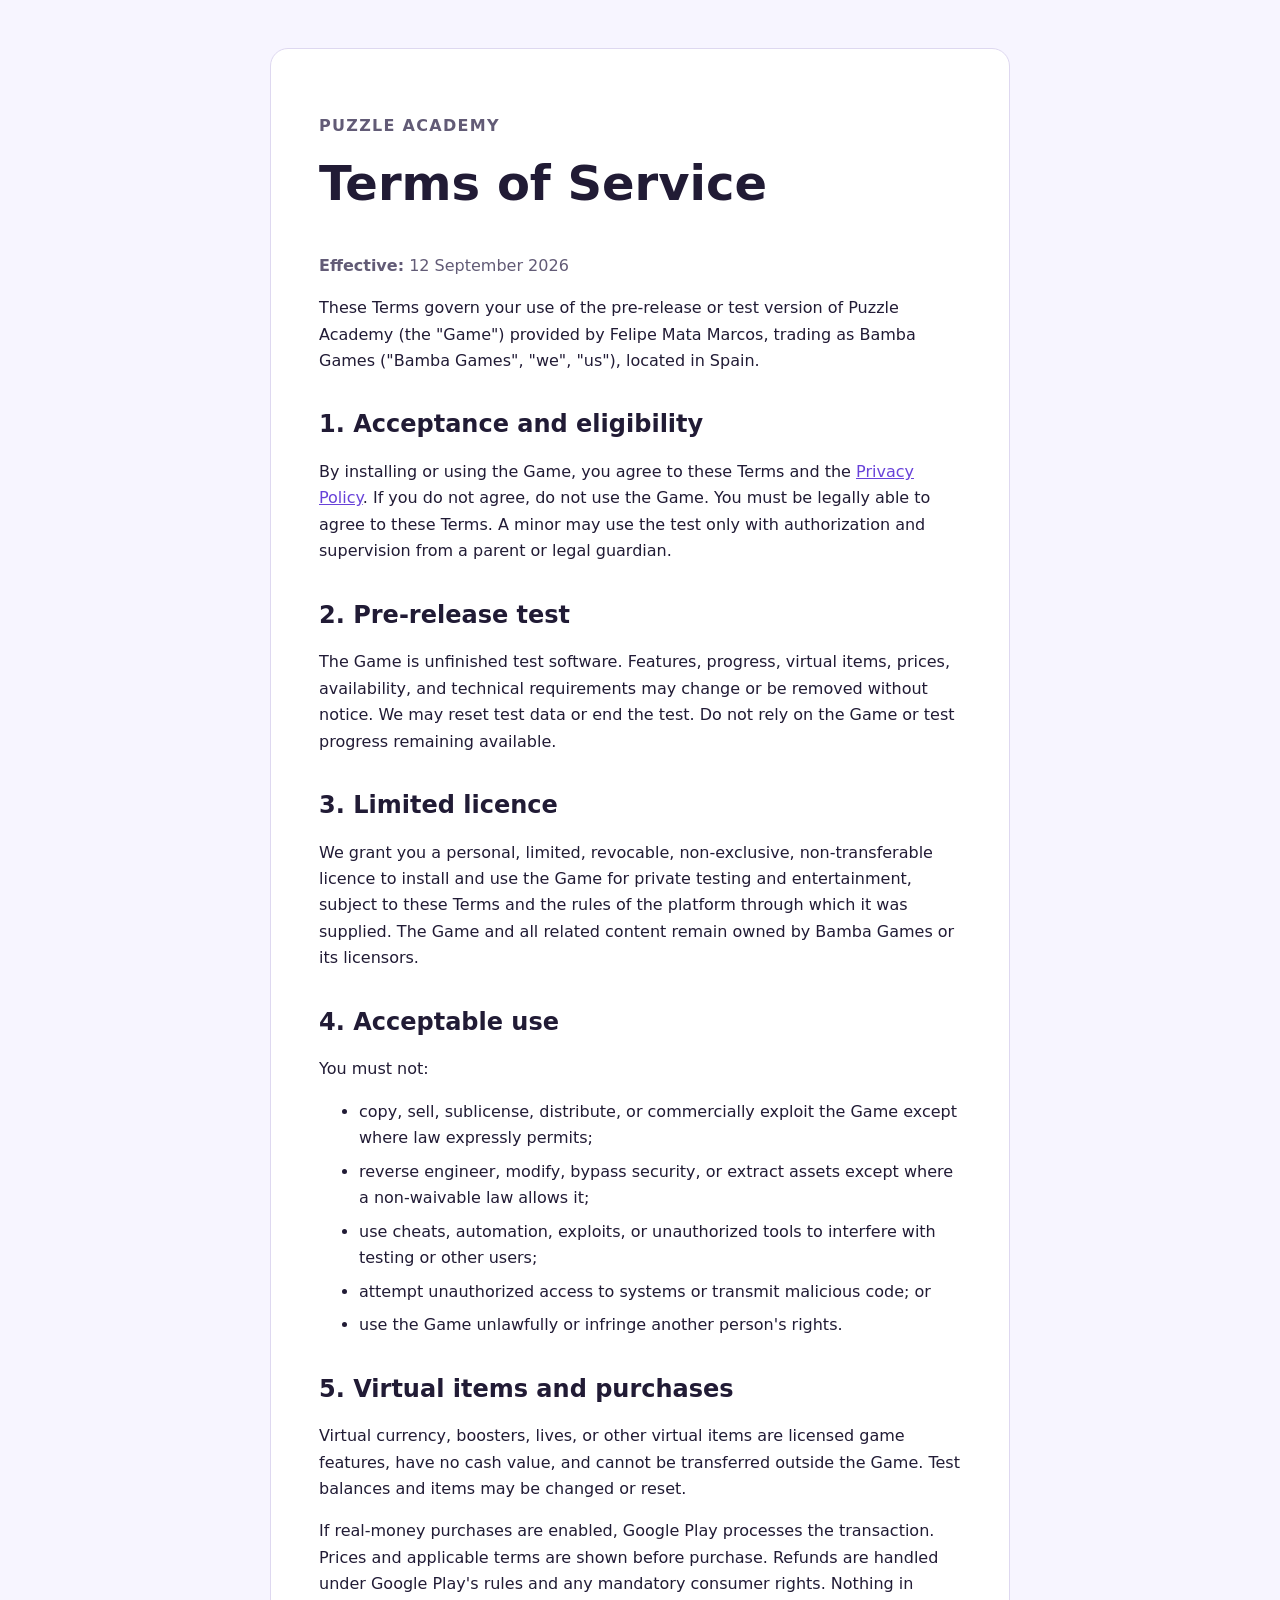
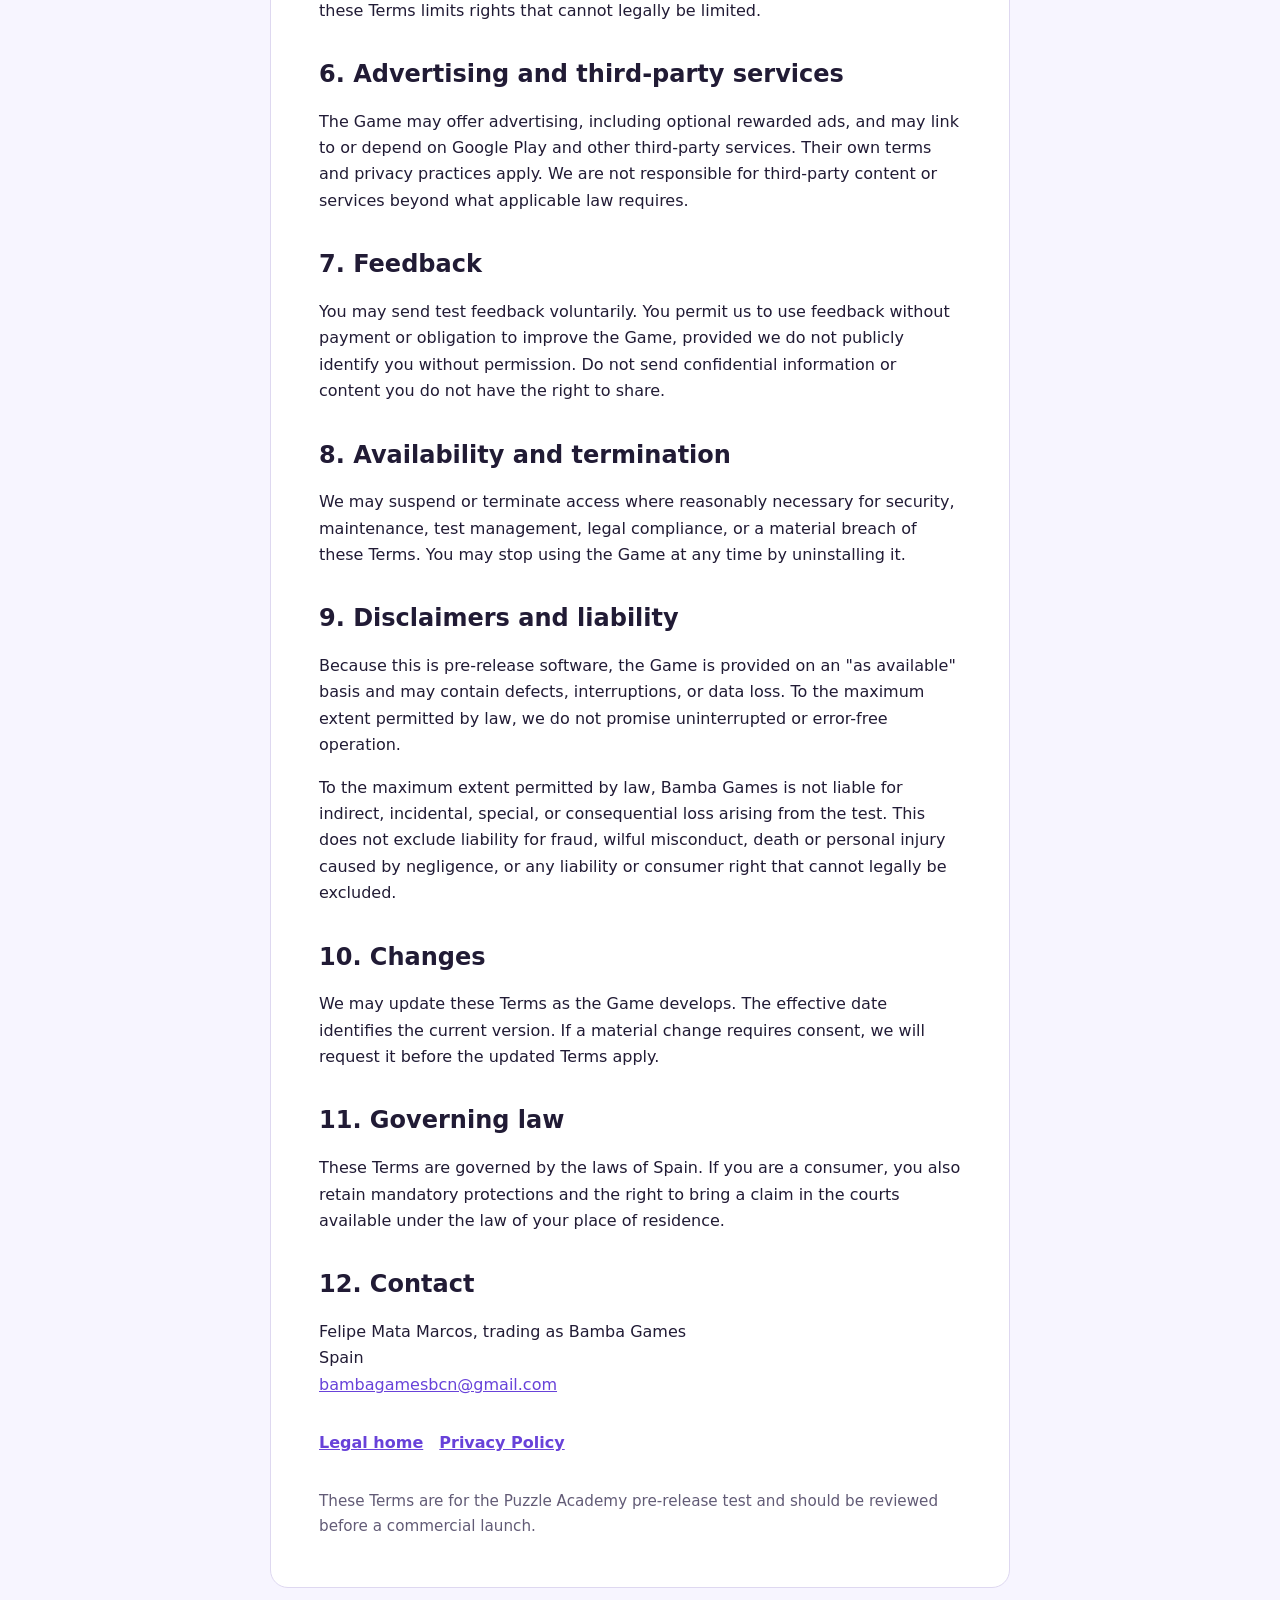
==== terms/index.html @ 4a626b07 "Publish Puzzle Academy legal pages" ====
<!doctype html>
<html lang="en">
<head>
  <meta charset="utf-8">
  <meta name="viewport" content="width=device-width, initial-scale=1">
  <meta name="description" content="Terms of Service for the Puzzle Academy pre-release test.">
  <title>Terms of Service — Puzzle Academy</title>
  <link rel="stylesheet" href="../styles.css">
</head>
<body>
  <main>
    <article>
      <p class="eyebrow">Puzzle Academy</p>
      <h1>Terms of Service</h1>
      <p class="meta"><strong>Effective:</strong> 12 September 2026</p>

      <p>These Terms govern your use of the pre-release or test version of Puzzle Academy (the "Game") provided by Felipe Mata Marcos, trading as Bamba Games ("Bamba Games", "we", "us"), located in Spain.</p>

      <h2>1. Acceptance and eligibility</h2>
      <p>By installing or using the Game, you agree to these Terms and the <a href="../privacy/">Privacy Policy</a>. If you do not agree, do not use the Game. You must be legally able to agree to these Terms. A minor may use the test only with authorization and supervision from a parent or legal guardian.</p>

      <h2>2. Pre-release test</h2>
      <p>The Game is unfinished test software. Features, progress, virtual items, prices, availability, and technical requirements may change or be removed without notice. We may reset test data or end the test. Do not rely on the Game or test progress remaining available.</p>

      <h2>3. Limited licence</h2>
      <p>We grant you a personal, limited, revocable, non-exclusive, non-transferable licence to install and use the Game for private testing and entertainment, subject to these Terms and the rules of the platform through which it was supplied. The Game and all related content remain owned by Bamba Games or its licensors.</p>

      <h2>4. Acceptable use</h2>
      <p>You must not:</p>
      <ul>
        <li>copy, sell, sublicense, distribute, or commercially exploit the Game except where law expressly permits;</li>
        <li>reverse engineer, modify, bypass security, or extract assets except where a non-waivable law allows it;</li>
        <li>use cheats, automation, exploits, or unauthorized tools to interfere with testing or other users;</li>
        <li>attempt unauthorized access to systems or transmit malicious code; or</li>
        <li>use the Game unlawfully or infringe another person's rights.</li>
      </ul>

      <h2>5. Virtual items and purchases</h2>
      <p>Virtual currency, boosters, lives, or other virtual items are licensed game features, have no cash value, and cannot be transferred outside the Game. Test balances and items may be changed or reset.</p>
      <p>If real-money purchases are enabled, Google Play processes the transaction. Prices and applicable terms are shown before purchase. Refunds are handled under Google Play's rules and any mandatory consumer rights. Nothing in these Terms limits rights that cannot legally be limited.</p>

      <h2>6. Advertising and third-party services</h2>
      <p>The Game may offer advertising, including optional rewarded ads, and may link to or depend on Google Play and other third-party services. Their own terms and privacy practices apply. We are not responsible for third-party content or services beyond what applicable law requires.</p>

      <h2>7. Feedback</h2>
      <p>You may send test feedback voluntarily. You permit us to use feedback without payment or obligation to improve the Game, provided we do not publicly identify you without permission. Do not send confidential information or content you do not have the right to share.</p>

      <h2>8. Availability and termination</h2>
      <p>We may suspend or terminate access where reasonably necessary for security, maintenance, test management, legal compliance, or a material breach of these Terms. You may stop using the Game at any time by uninstalling it.</p>

      <h2>9. Disclaimers and liability</h2>
      <p>Because this is pre-release software, the Game is provided on an "as available" basis and may contain defects, interruptions, or data loss. To the maximum extent permitted by law, we do not promise uninterrupted or error-free operation.</p>
      <p>To the maximum extent permitted by law, Bamba Games is not liable for indirect, incidental, special, or consequential loss arising from the test. This does not exclude liability for fraud, wilful misconduct, death or personal injury caused by negligence, or any liability or consumer right that cannot legally be excluded.</p>

      <h2>10. Changes</h2>
      <p>We may update these Terms as the Game develops. The effective date identifies the current version. If a material change requires consent, we will request it before the updated Terms apply.</p>

      <h2>11. Governing law</h2>
      <p>These Terms are governed by the laws of Spain. If you are a consumer, you also retain mandatory protections and the right to bring a claim in the courts available under the law of your place of residence.</p>

      <h2>12. Contact</h2>
      <p>Felipe Mata Marcos, trading as Bamba Games<br>Spain<br><a href="mailto:bambagamesbcn@gmail.com">bambagamesbcn@gmail.com</a></p>

      <nav aria-label="Legal navigation"><a href="../">Legal home</a><a href="../privacy/">Privacy Policy</a></nav>
      <footer>These Terms are for the Puzzle Academy pre-release test and should be reviewed before a commercial launch.</footer>
    </article>
  </main>
</body>
</html>
---- styles.css ----
:root {
  color-scheme: light dark;
  font-family: Inter, ui-sans-serif, system-ui, -apple-system, BlinkMacSystemFont, "Segoe UI", sans-serif;
  line-height: 1.65;
  --background: #f7f5ff;
  --surface: #ffffff;
  --text: #211b35;
  --muted: #625b76;
  --accent: #6842d9;
  --border: #ded8f0;
}

@media (prefers-color-scheme: dark) {
  :root {
    --background: #171322;
    --surface: #211b30;
    --text: #f4f0ff;
    --muted: #c8bfdc;
    --accent: #b9a3ff;
    --border: #3b3150;
  }
}

* { box-sizing: border-box; }
body { margin: 0; background: var(--background); color: var(--text); }
main { max-width: 780px; margin: 0 auto; padding: 3rem 1.25rem 5rem; }
article { background: var(--surface); border: 1px solid var(--border); border-radius: 18px; padding: clamp(1.5rem, 4vw, 3rem); }
h1, h2 { line-height: 1.2; }
h1 { margin-top: 0; font-size: clamp(2rem, 6vw, 3rem); }
h2 { margin-top: 2.25rem; }
a { color: var(--accent); }
.eyebrow, .meta { color: var(--muted); }
.eyebrow { font-weight: 700; letter-spacing: .08em; text-transform: uppercase; }
nav { display: flex; gap: 1rem; flex-wrap: wrap; margin: 2rem 0; }
nav a { font-weight: 650; }
footer { margin-top: 2rem; color: var(--muted); font-size: .95rem; }
li + li { margin-top: .45rem; }
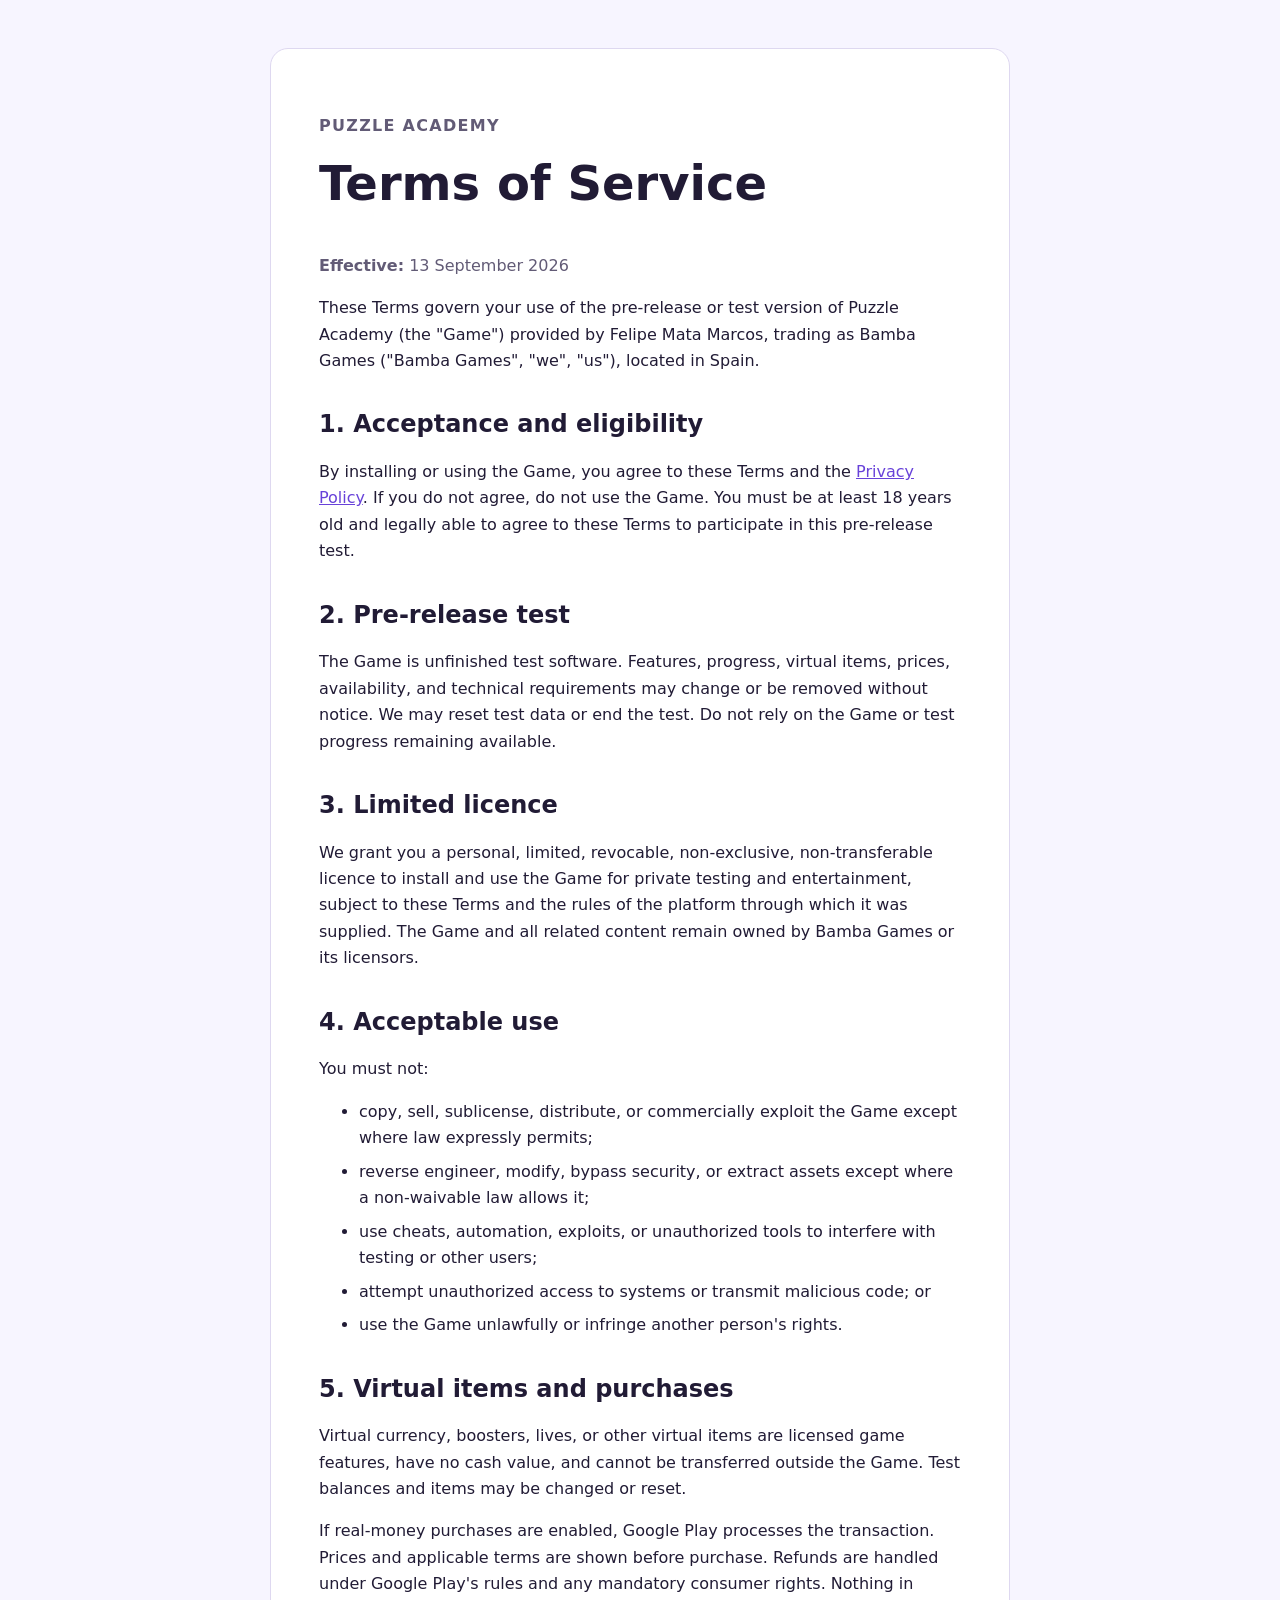
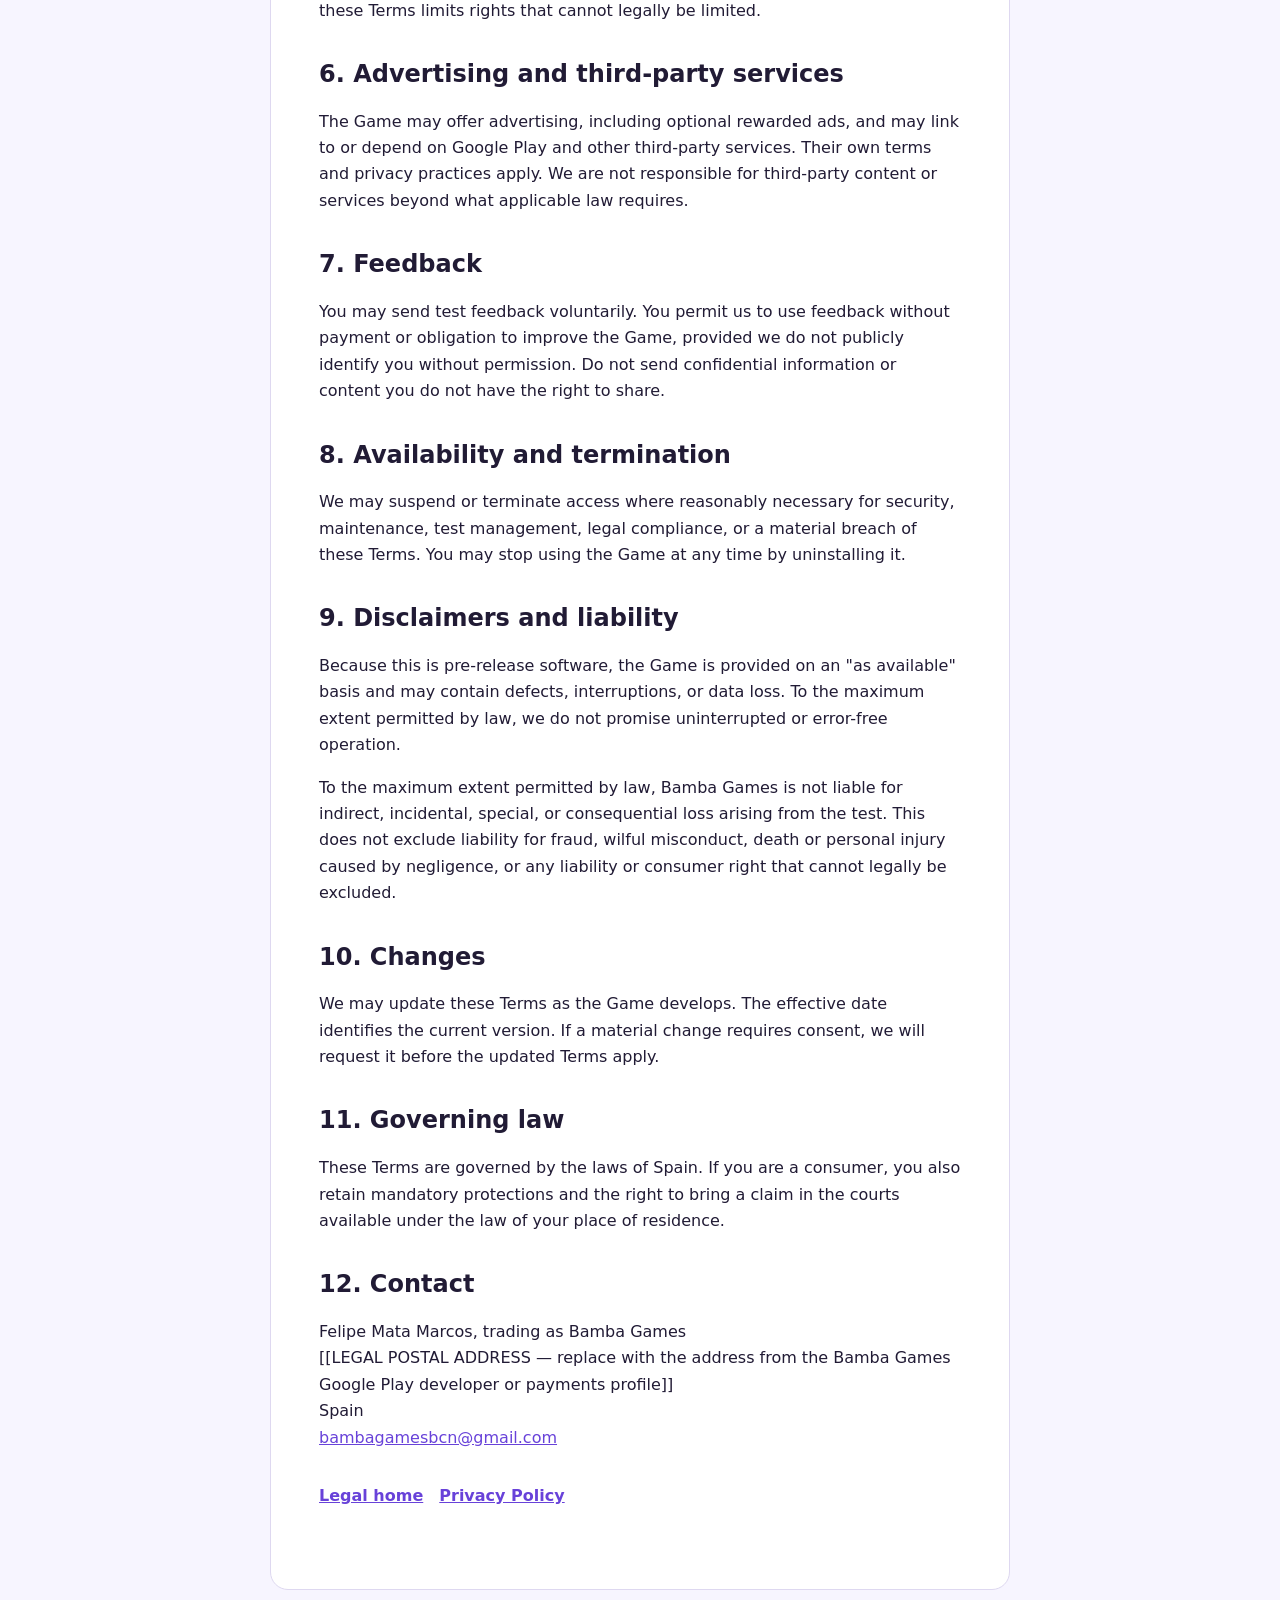
==== commit 87627806: "Finalize test-release legal disclosures" ====
--- a/terms/index.html
+++ b/terms/index.html
@@ -12,12 +12,12 @@
     <article>
       <p class="eyebrow">Puzzle Academy</p>
       <h1>Terms of Service</h1>
-      <p class="meta"><strong>Effective:</strong> 12 September 2026</p>
+      <p class="meta"><strong>Effective:</strong> 13 September 2026</p>
 
       <p>These Terms govern your use of the pre-release or test version of Puzzle Academy (the "Game") provided by Felipe Mata Marcos, trading as Bamba Games ("Bamba Games", "we", "us"), located in Spain.</p>
 
       <h2>1. Acceptance and eligibility</h2>
-      <p>By installing or using the Game, you agree to these Terms and the <a href="../privacy/">Privacy Policy</a>. If you do not agree, do not use the Game. You must be legally able to agree to these Terms. A minor may use the test only with authorization and supervision from a parent or legal guardian.</p>
+      <p>By installing or using the Game, you agree to these Terms and the <a href="../privacy/">Privacy Policy</a>. If you do not agree, do not use the Game. You must be at least 18 years old and legally able to agree to these Terms to participate in this pre-release test.</p>
 
       <h2>2. Pre-release test</h2>
       <p>The Game is unfinished test software. Features, progress, virtual items, prices, availability, and technical requirements may change or be removed without notice. We may reset test data or end the test. Do not rely on the Game or test progress remaining available.</p>
@@ -59,12 +59,10 @@
       <p>These Terms are governed by the laws of Spain. If you are a consumer, you also retain mandatory protections and the right to bring a claim in the courts available under the law of your place of residence.</p>
 
       <h2>12. Contact</h2>
-      <p>Felipe Mata Marcos, trading as Bamba Games<br>Spain<br><a href="mailto:bambagamesbcn@gmail.com">bambagamesbcn@gmail.com</a></p>
+      <p>Felipe Mata Marcos, trading as Bamba Games<br>[[LEGAL POSTAL ADDRESS — replace with the address from the Bamba Games Google Play developer or payments profile]]<br>Spain<br><a href="mailto:bambagamesbcn@gmail.com">bambagamesbcn@gmail.com</a></p>
 
       <nav aria-label="Legal navigation"><a href="../">Legal home</a><a href="../privacy/">Privacy Policy</a></nav>
-      <footer>These Terms are for the Puzzle Academy pre-release test and should be reviewed before a commercial launch.</footer>
     </article>
   </main>
 </body>
 </html>
-
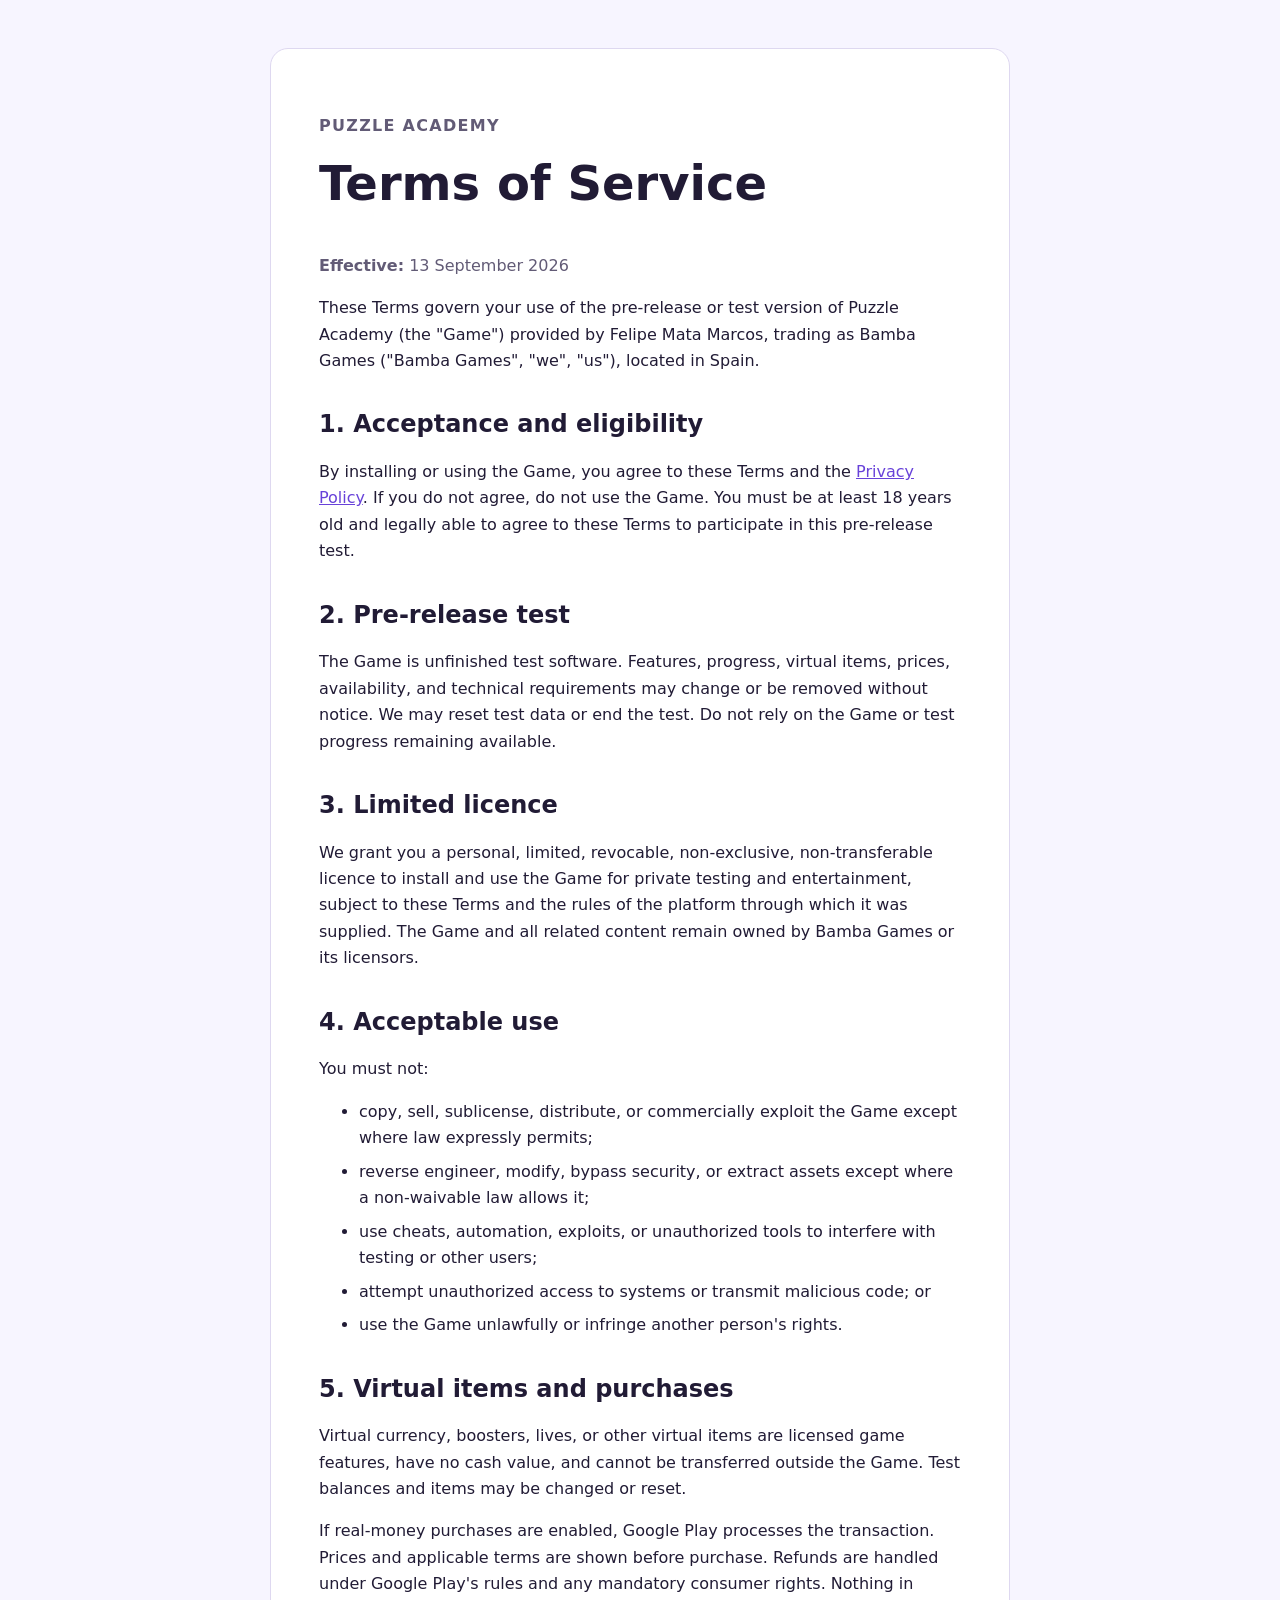
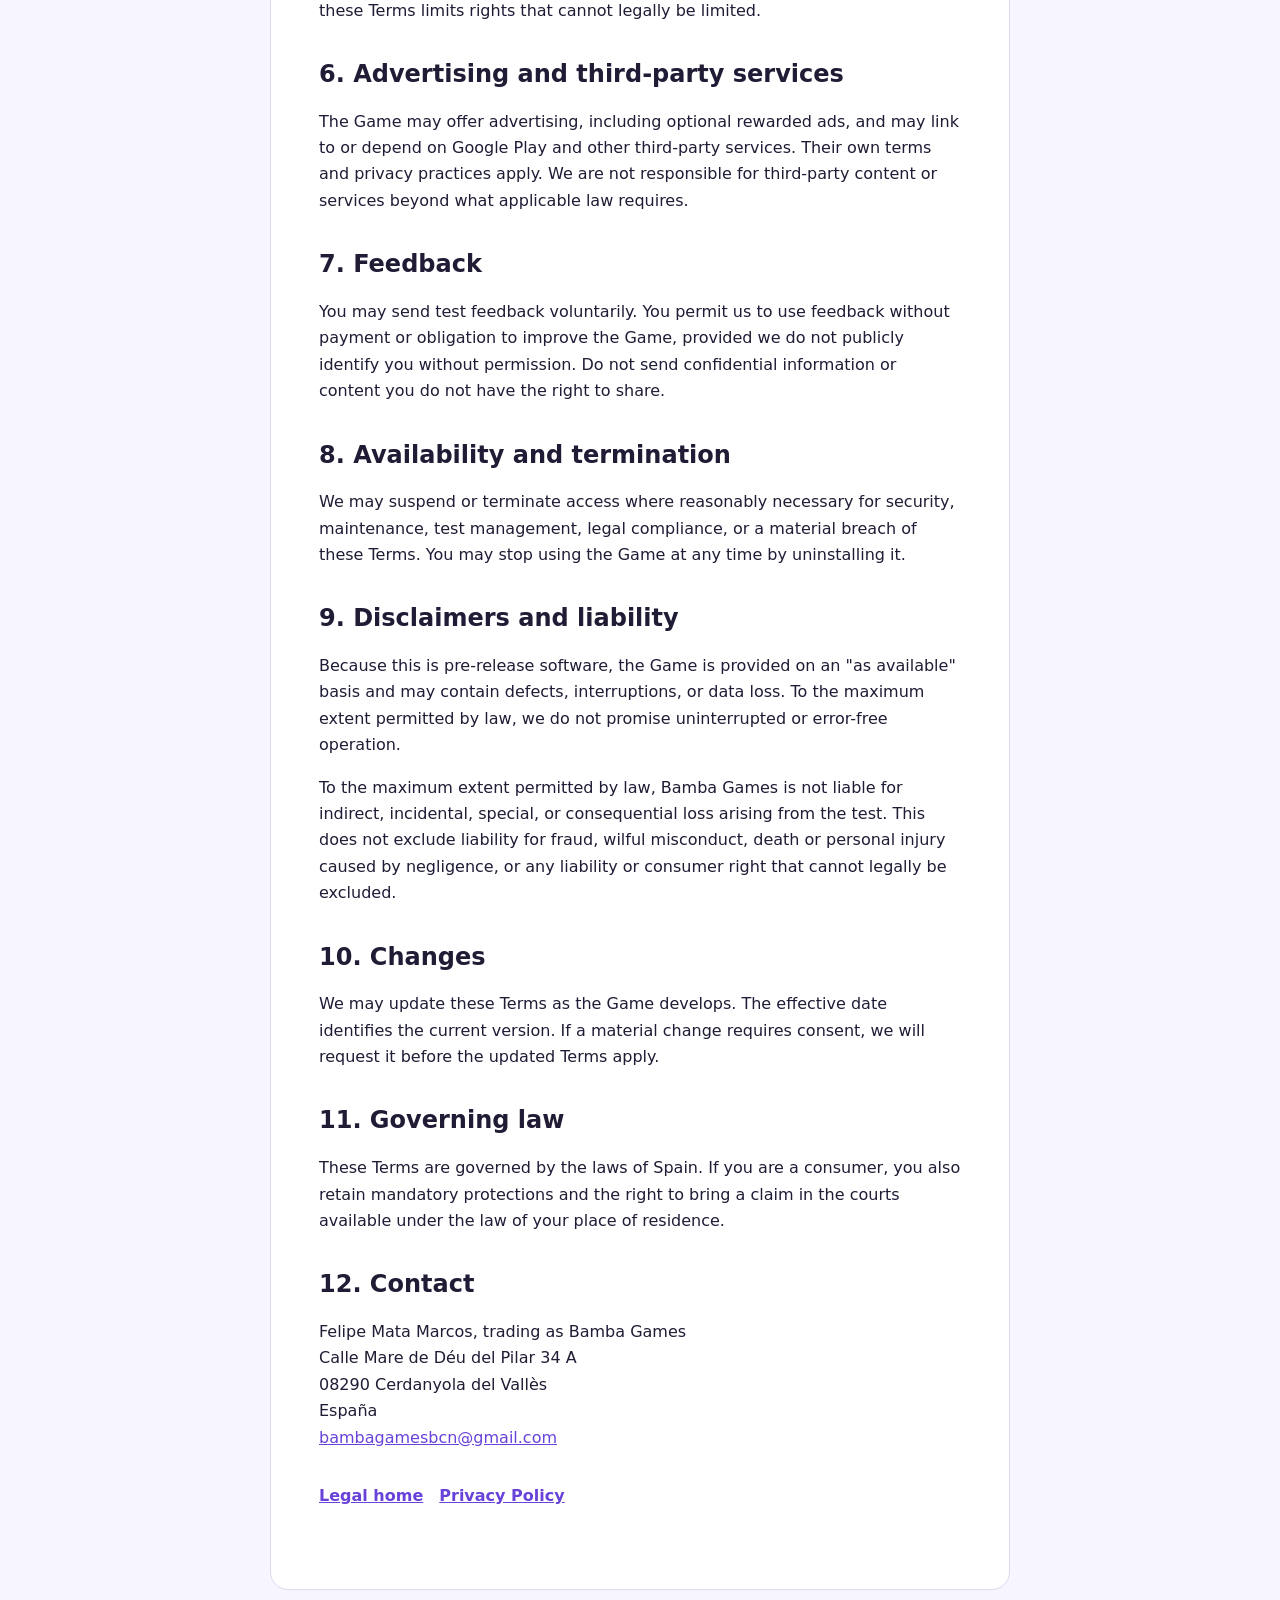
==== commit 008106f4: "Publish legal postal address" ====
--- a/terms/index.html
+++ b/terms/index.html
@@ -59,7 +59,7 @@
       <p>These Terms are governed by the laws of Spain. If you are a consumer, you also retain mandatory protections and the right to bring a claim in the courts available under the law of your place of residence.</p>
 
       <h2>12. Contact</h2>
-      <p>Felipe Mata Marcos, trading as Bamba Games<br>[[LEGAL POSTAL ADDRESS — replace with the address from the Bamba Games Google Play developer or payments profile]]<br>Spain<br><a href="mailto:bambagamesbcn@gmail.com">bambagamesbcn@gmail.com</a></p>
+      <p>Felipe Mata Marcos, trading as Bamba Games<br>Calle Mare de Déu del Pilar 34 A<br>08290 Cerdanyola del Vallès<br>España<br><a href="mailto:bambagamesbcn@gmail.com">bambagamesbcn@gmail.com</a></p>
 
       <nav aria-label="Legal navigation"><a href="../">Legal home</a><a href="../privacy/">Privacy Policy</a></nav>
     </article>
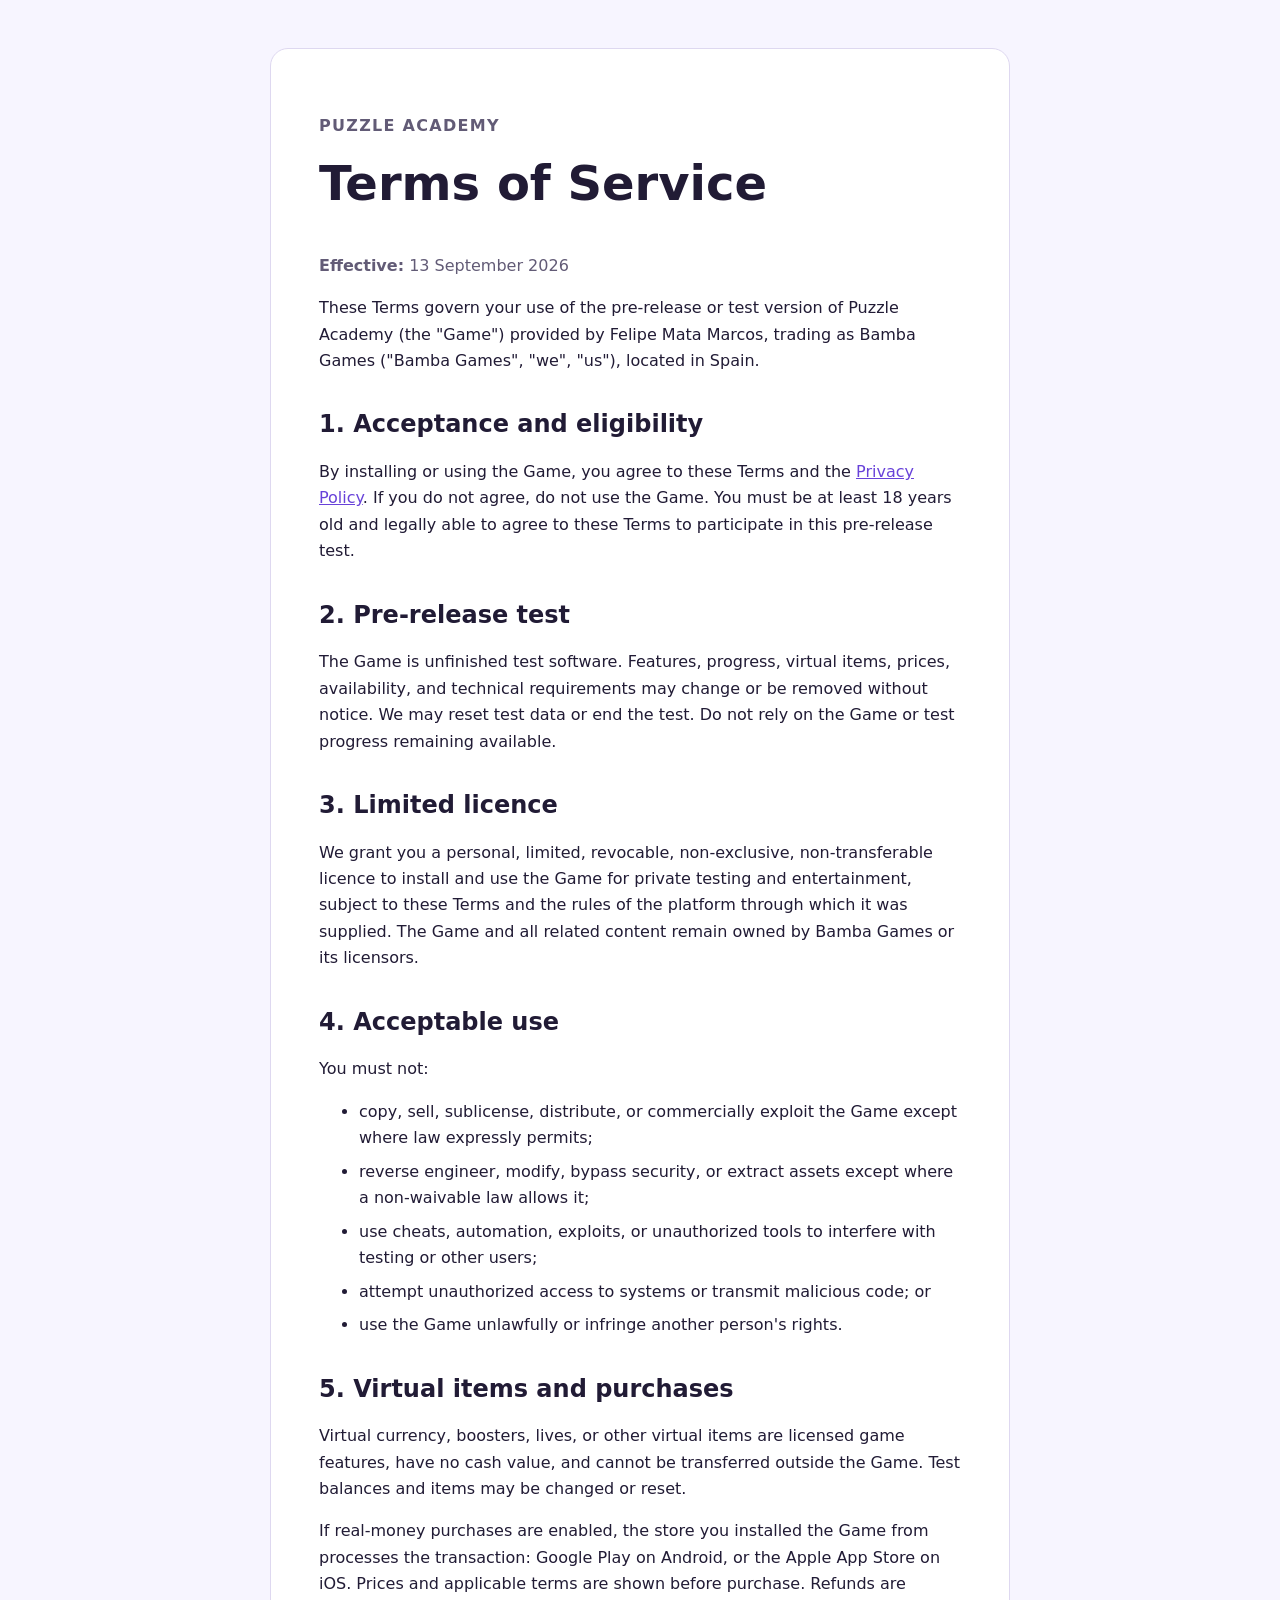
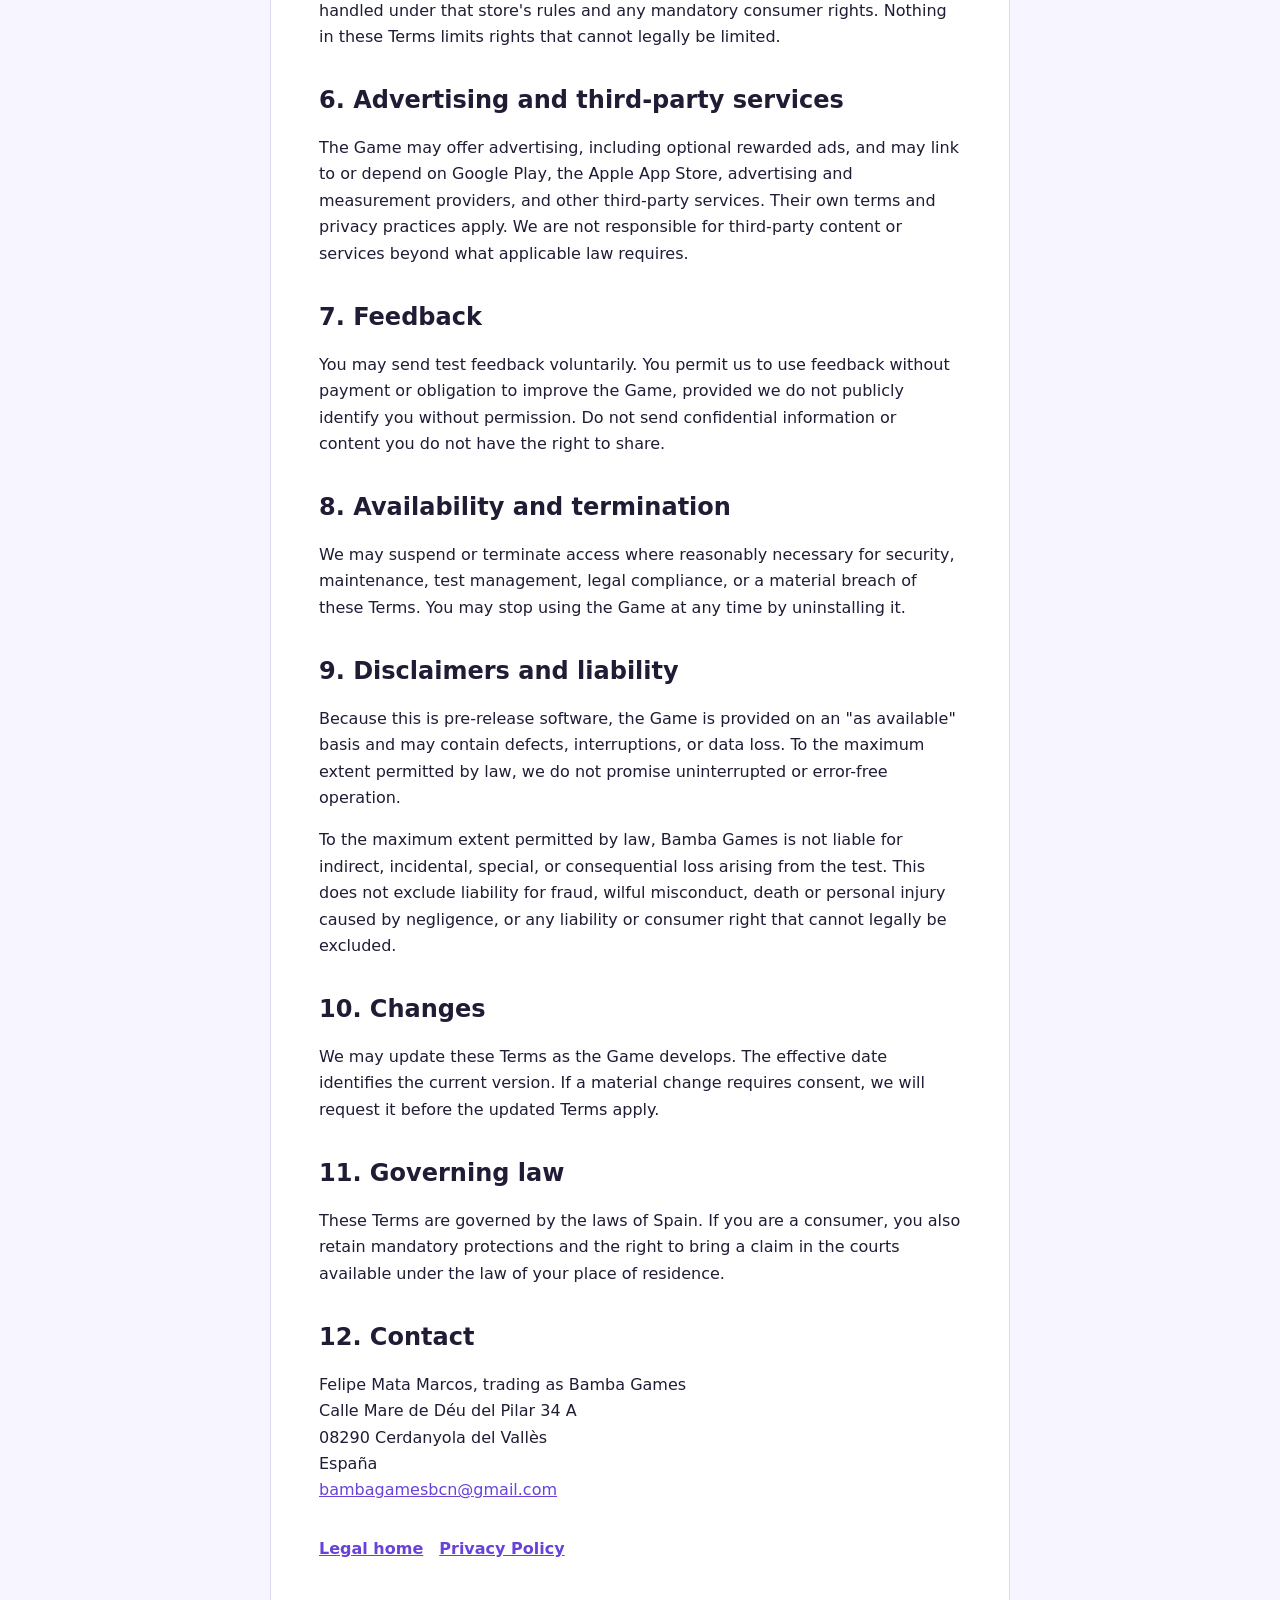
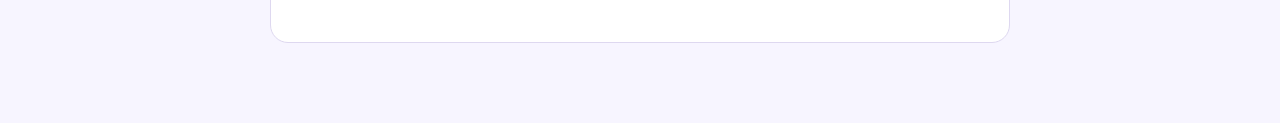
==== commit 41ab2b9c: "Terms of Service: cover the Apple App Store alongside Google Play Purchases, refunds and third-party" ====
--- a/terms/index.html
+++ b/terms/index.html
@@ -37,10 +37,10 @@
 
       <h2>5. Virtual items and purchases</h2>
       <p>Virtual currency, boosters, lives, or other virtual items are licensed game features, have no cash value, and cannot be transferred outside the Game. Test balances and items may be changed or reset.</p>
-      <p>If real-money purchases are enabled, Google Play processes the transaction. Prices and applicable terms are shown before purchase. Refunds are handled under Google Play's rules and any mandatory consumer rights. Nothing in these Terms limits rights that cannot legally be limited.</p>
+      <p>If real-money purchases are enabled, the store you installed the Game from processes the transaction: Google Play on Android, or the Apple App Store on iOS. Prices and applicable terms are shown before purchase. Refunds are handled under that store's rules and any mandatory consumer rights. Nothing in these Terms limits rights that cannot legally be limited.</p>
 
       <h2>6. Advertising and third-party services</h2>
-      <p>The Game may offer advertising, including optional rewarded ads, and may link to or depend on Google Play and other third-party services. Their own terms and privacy practices apply. We are not responsible for third-party content or services beyond what applicable law requires.</p>
+      <p>The Game may offer advertising, including optional rewarded ads, and may link to or depend on Google Play, the Apple App Store, advertising and measurement providers, and other third-party services. Their own terms and privacy practices apply. We are not responsible for third-party content or services beyond what applicable law requires.</p>
 
       <h2>7. Feedback</h2>
       <p>You may send test feedback voluntarily. You permit us to use feedback without payment or obligation to improve the Game, provided we do not publicly identify you without permission. Do not send confidential information or content you do not have the right to share.</p>
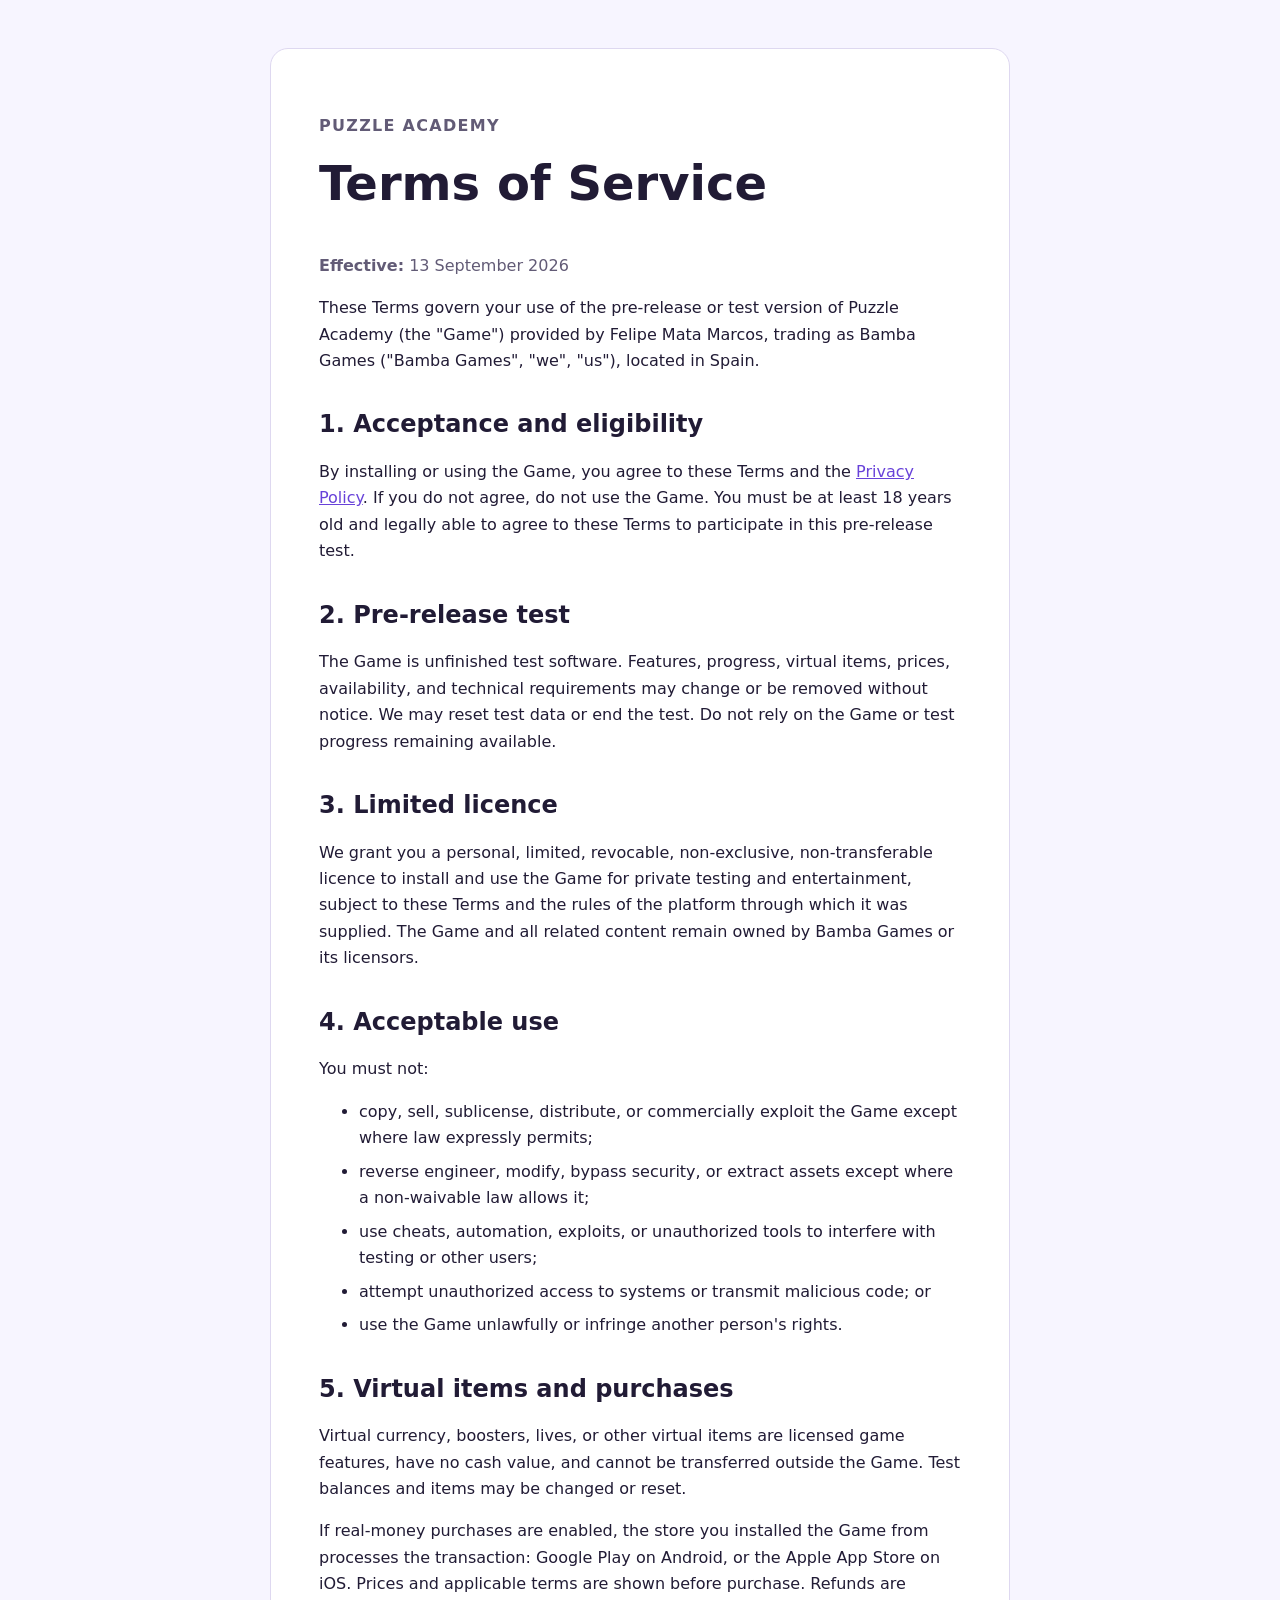
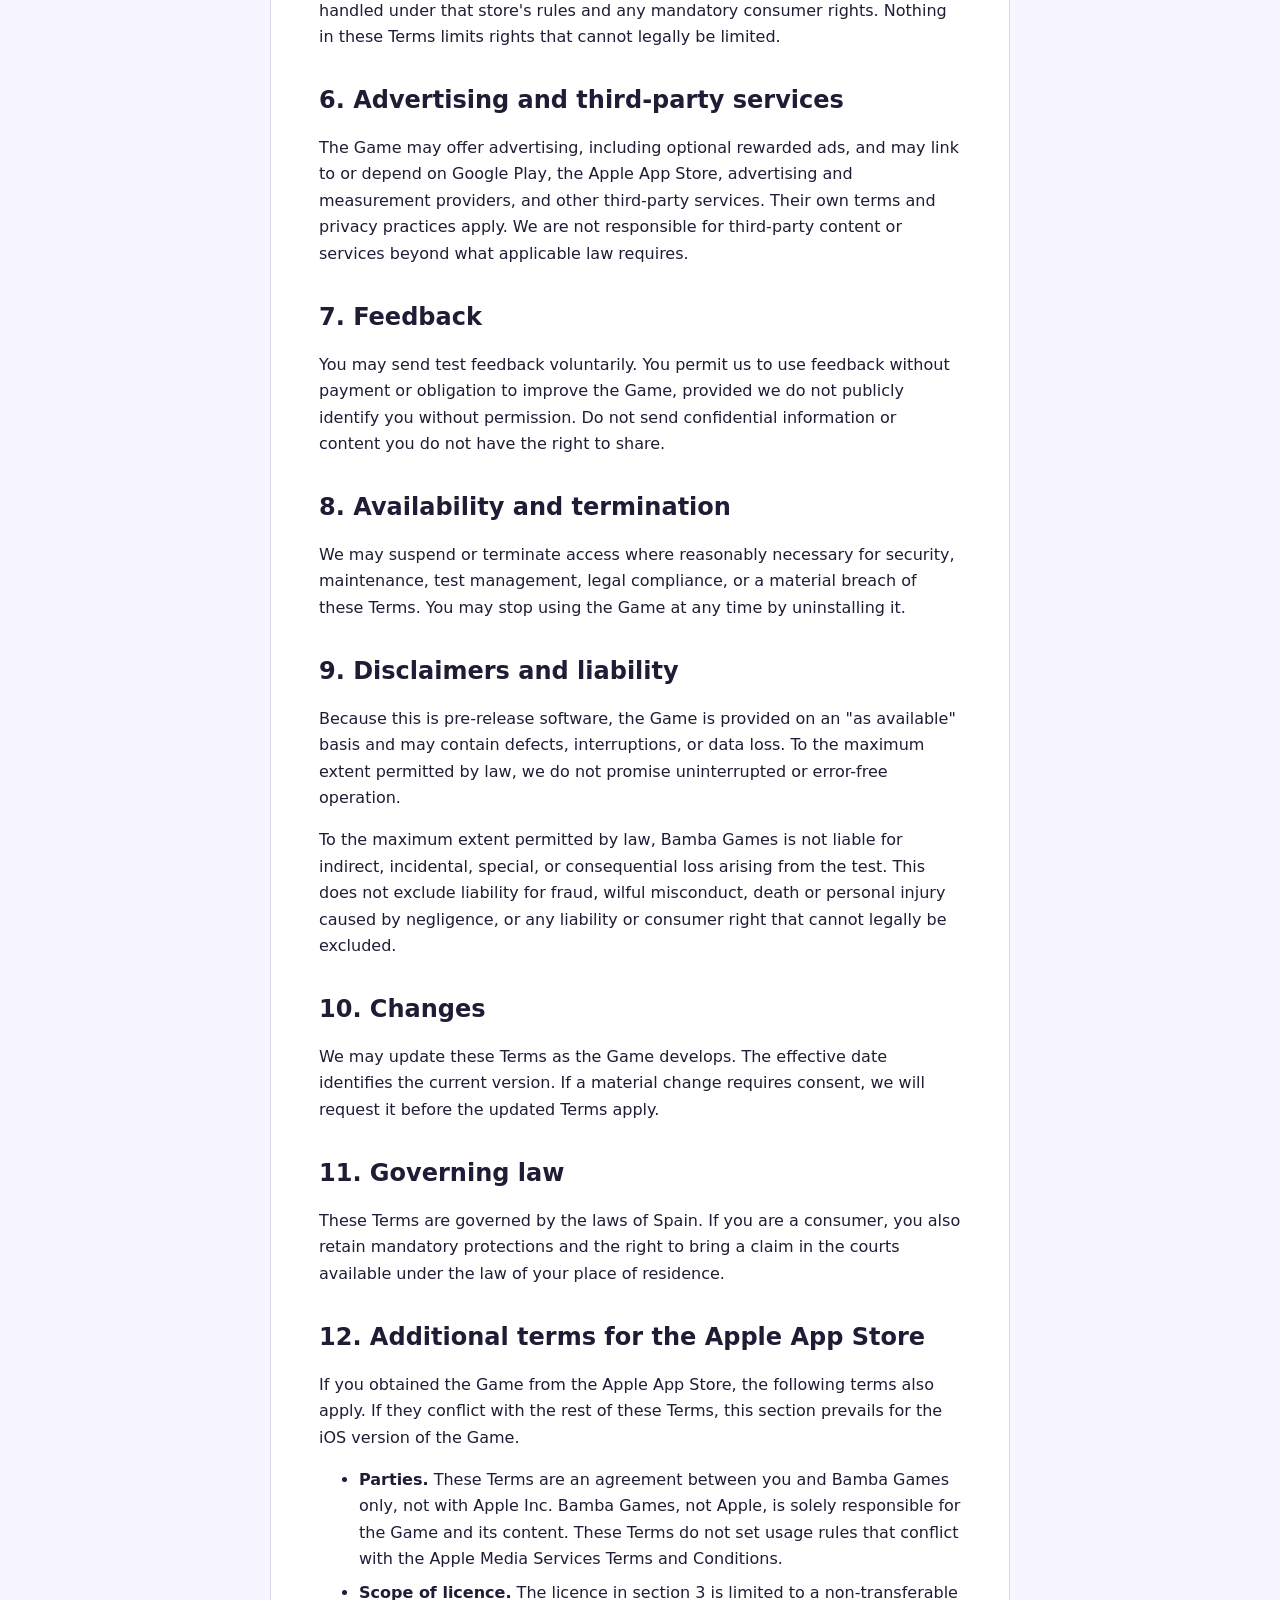
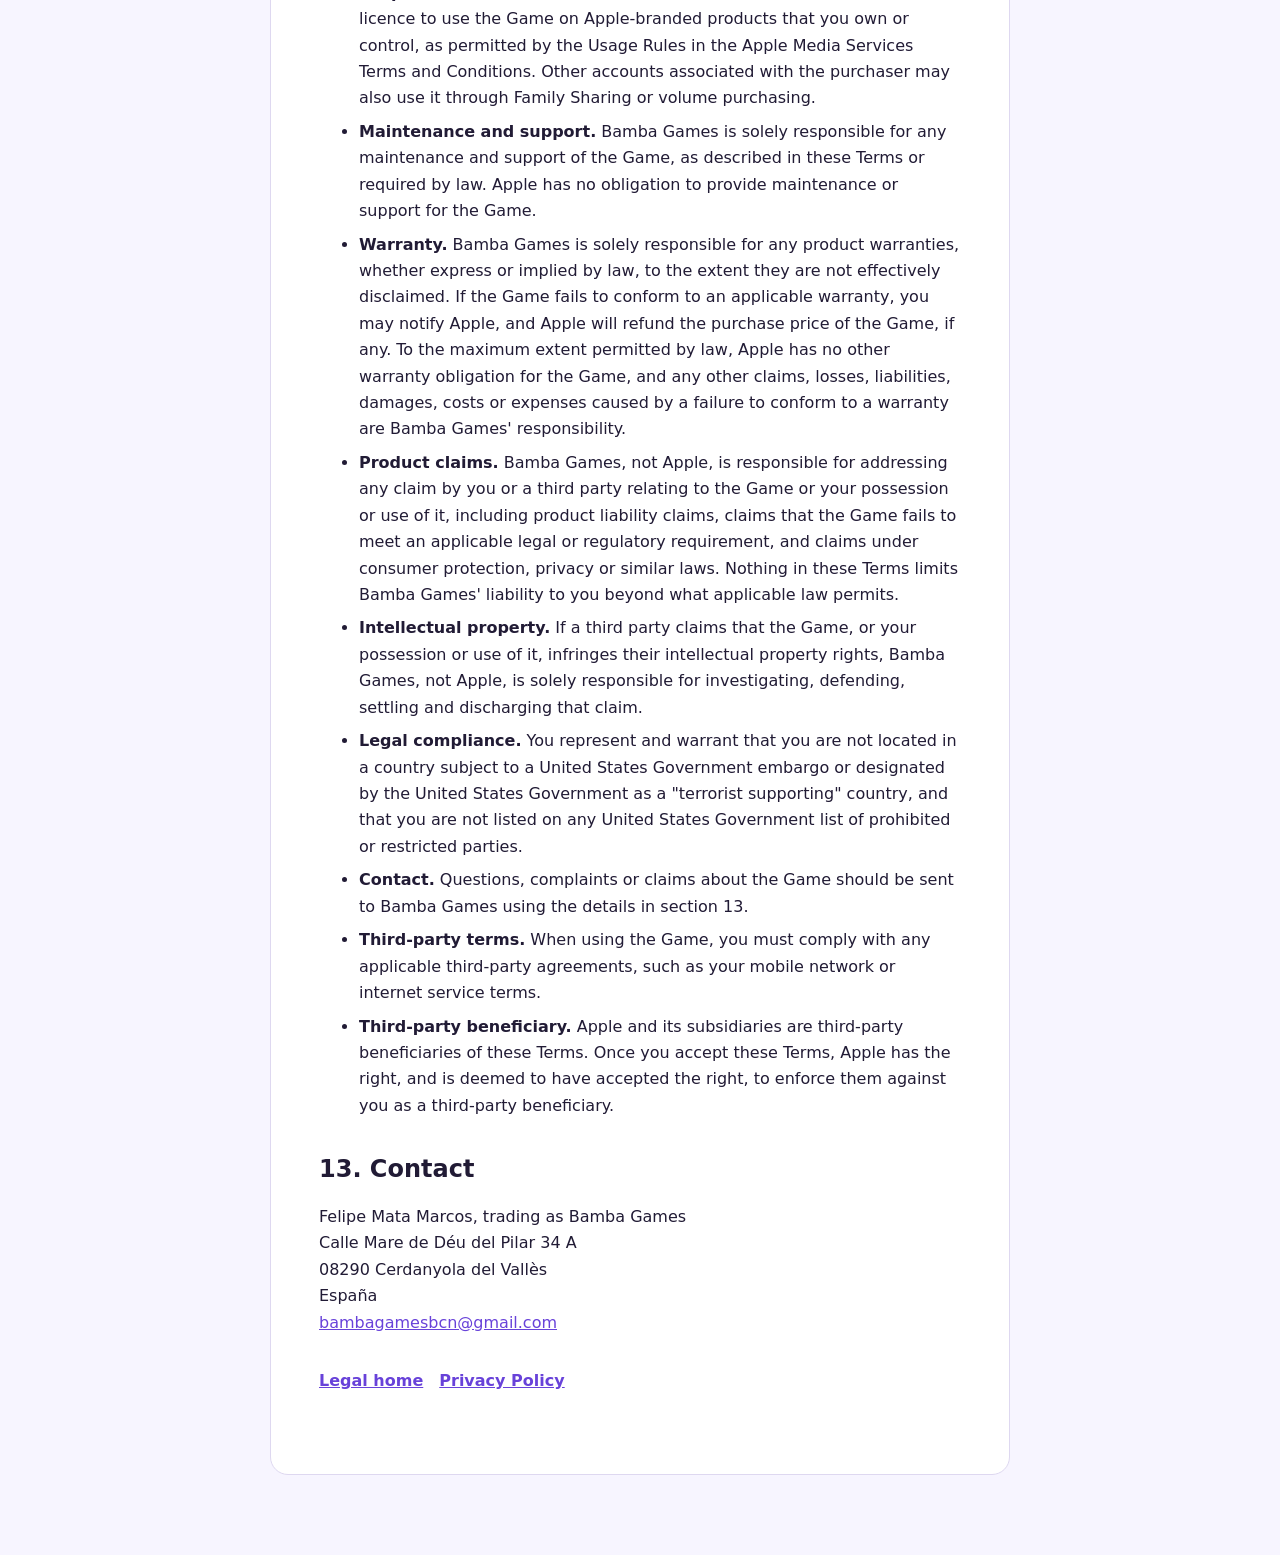
==== commit c6a41cba: "Terms of Service: add Apple's minimum EULA terms A custom EULA on the App Store must carry Apple's m" ====
--- a/terms/index.html
+++ b/terms/index.html
@@ -58,7 +58,22 @@
       <h2>11. Governing law</h2>
       <p>These Terms are governed by the laws of Spain. If you are a consumer, you also retain mandatory protections and the right to bring a claim in the courts available under the law of your place of residence.</p>
 
-      <h2>12. Contact</h2>
+      <h2>12. Additional terms for the Apple App Store</h2>
+      <p>If you obtained the Game from the Apple App Store, the following terms also apply. If they conflict with the rest of these Terms, this section prevails for the iOS version of the Game.</p>
+      <ul>
+        <li><strong>Parties.</strong> These Terms are an agreement between you and Bamba Games only, not with Apple Inc. Bamba Games, not Apple, is solely responsible for the Game and its content. These Terms do not set usage rules that conflict with the Apple Media Services Terms and Conditions.</li>
+        <li><strong>Scope of licence.</strong> The licence in section 3 is limited to a non-transferable licence to use the Game on Apple-branded products that you own or control, as permitted by the Usage Rules in the Apple Media Services Terms and Conditions. Other accounts associated with the purchaser may also use it through Family Sharing or volume purchasing.</li>
+        <li><strong>Maintenance and support.</strong> Bamba Games is solely responsible for any maintenance and support of the Game, as described in these Terms or required by law. Apple has no obligation to provide maintenance or support for the Game.</li>
+        <li><strong>Warranty.</strong> Bamba Games is solely responsible for any product warranties, whether express or implied by law, to the extent they are not effectively disclaimed. If the Game fails to conform to an applicable warranty, you may notify Apple, and Apple will refund the purchase price of the Game, if any. To the maximum extent permitted by law, Apple has no other warranty obligation for the Game, and any other claims, losses, liabilities, damages, costs or expenses caused by a failure to conform to a warranty are Bamba Games' responsibility.</li>
+        <li><strong>Product claims.</strong> Bamba Games, not Apple, is responsible for addressing any claim by you or a third party relating to the Game or your possession or use of it, including product liability claims, claims that the Game fails to meet an applicable legal or regulatory requirement, and claims under consumer protection, privacy or similar laws. Nothing in these Terms limits Bamba Games' liability to you beyond what applicable law permits.</li>
+        <li><strong>Intellectual property.</strong> If a third party claims that the Game, or your possession or use of it, infringes their intellectual property rights, Bamba Games, not Apple, is solely responsible for investigating, defending, settling and discharging that claim.</li>
+        <li><strong>Legal compliance.</strong> You represent and warrant that you are not located in a country subject to a United States Government embargo or designated by the United States Government as a "terrorist supporting" country, and that you are not listed on any United States Government list of prohibited or restricted parties.</li>
+        <li><strong>Contact.</strong> Questions, complaints or claims about the Game should be sent to Bamba Games using the details in section 13.</li>
+        <li><strong>Third-party terms.</strong> When using the Game, you must comply with any applicable third-party agreements, such as your mobile network or internet service terms.</li>
+        <li><strong>Third-party beneficiary.</strong> Apple and its subsidiaries are third-party beneficiaries of these Terms. Once you accept these Terms, Apple has the right, and is deemed to have accepted the right, to enforce them against you as a third-party beneficiary.</li>
+      </ul>
+
+      <h2>13. Contact</h2>
       <p>Felipe Mata Marcos, trading as Bamba Games<br>Calle Mare de Déu del Pilar 34 A<br>08290 Cerdanyola del Vallès<br>España<br><a href="mailto:bambagamesbcn@gmail.com">bambagamesbcn@gmail.com</a></p>
 
       <nav aria-label="Legal navigation"><a href="../">Legal home</a><a href="../privacy/">Privacy Policy</a></nav>
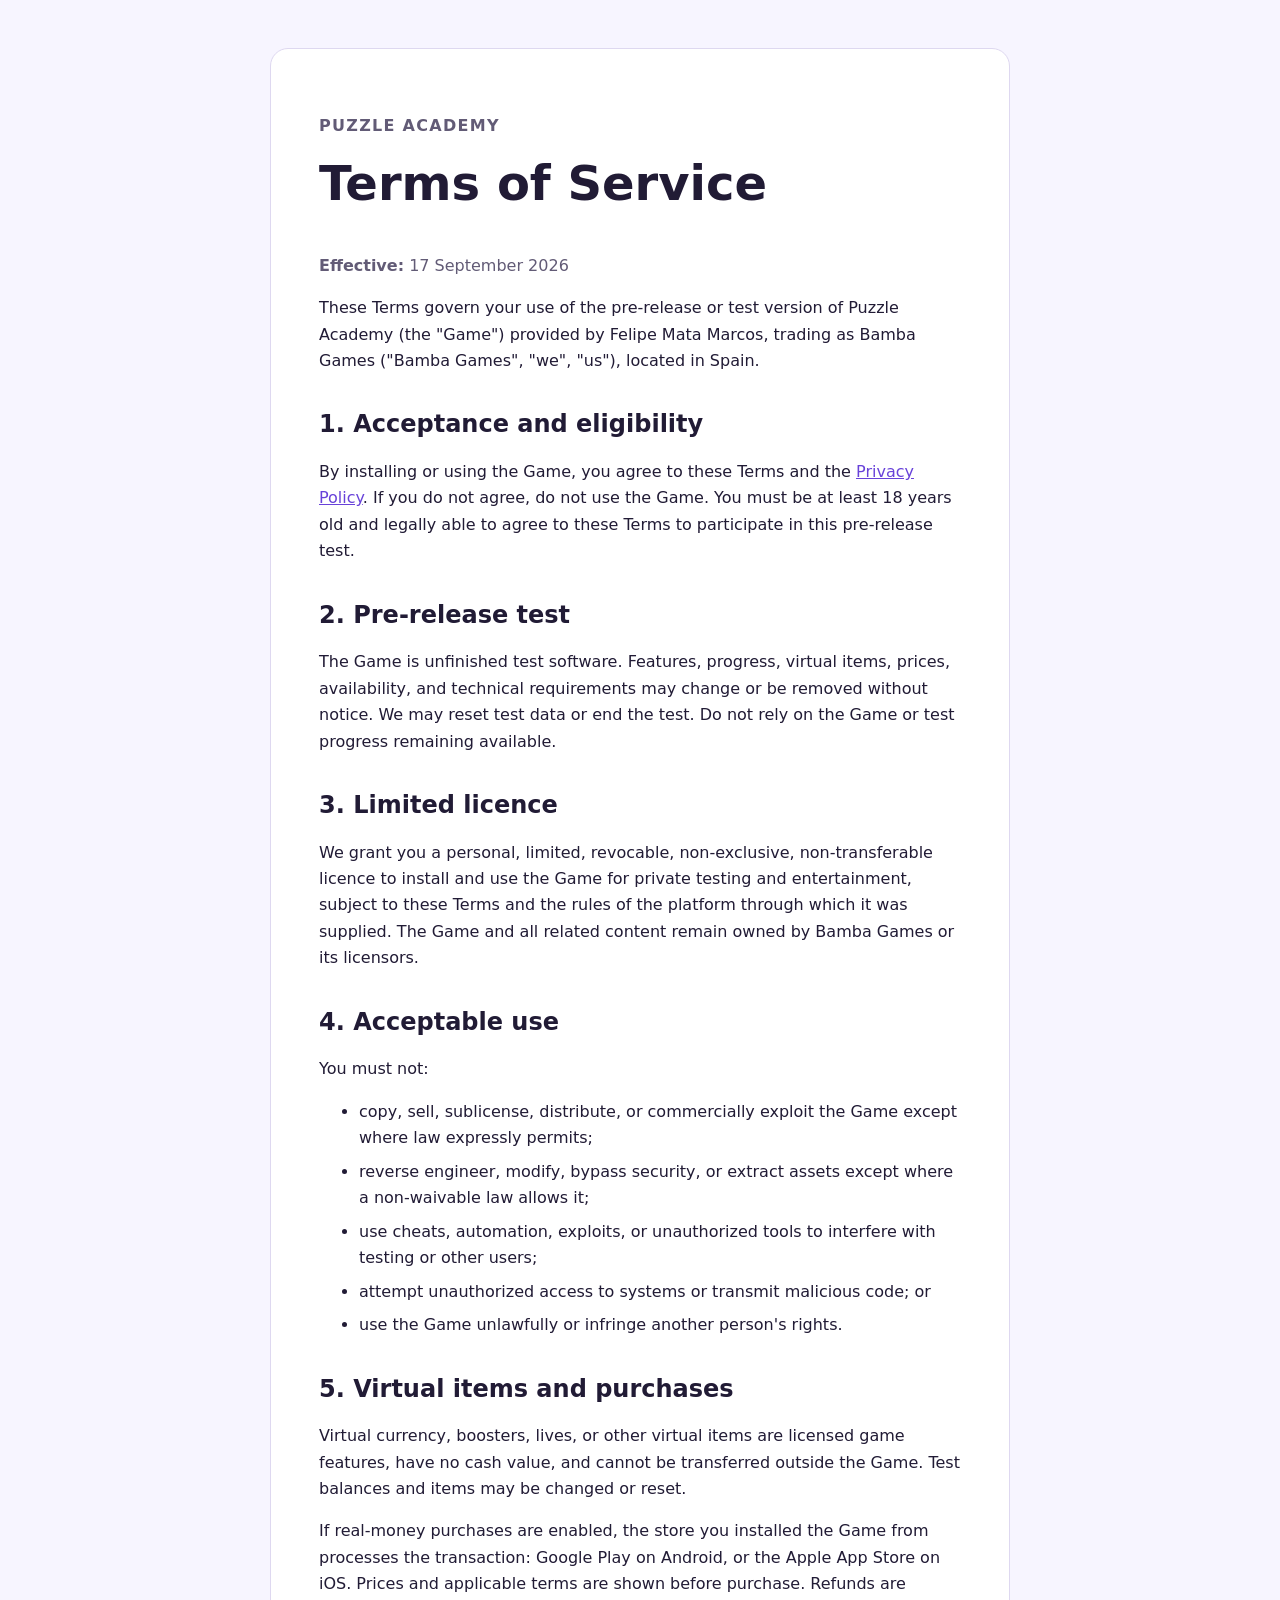
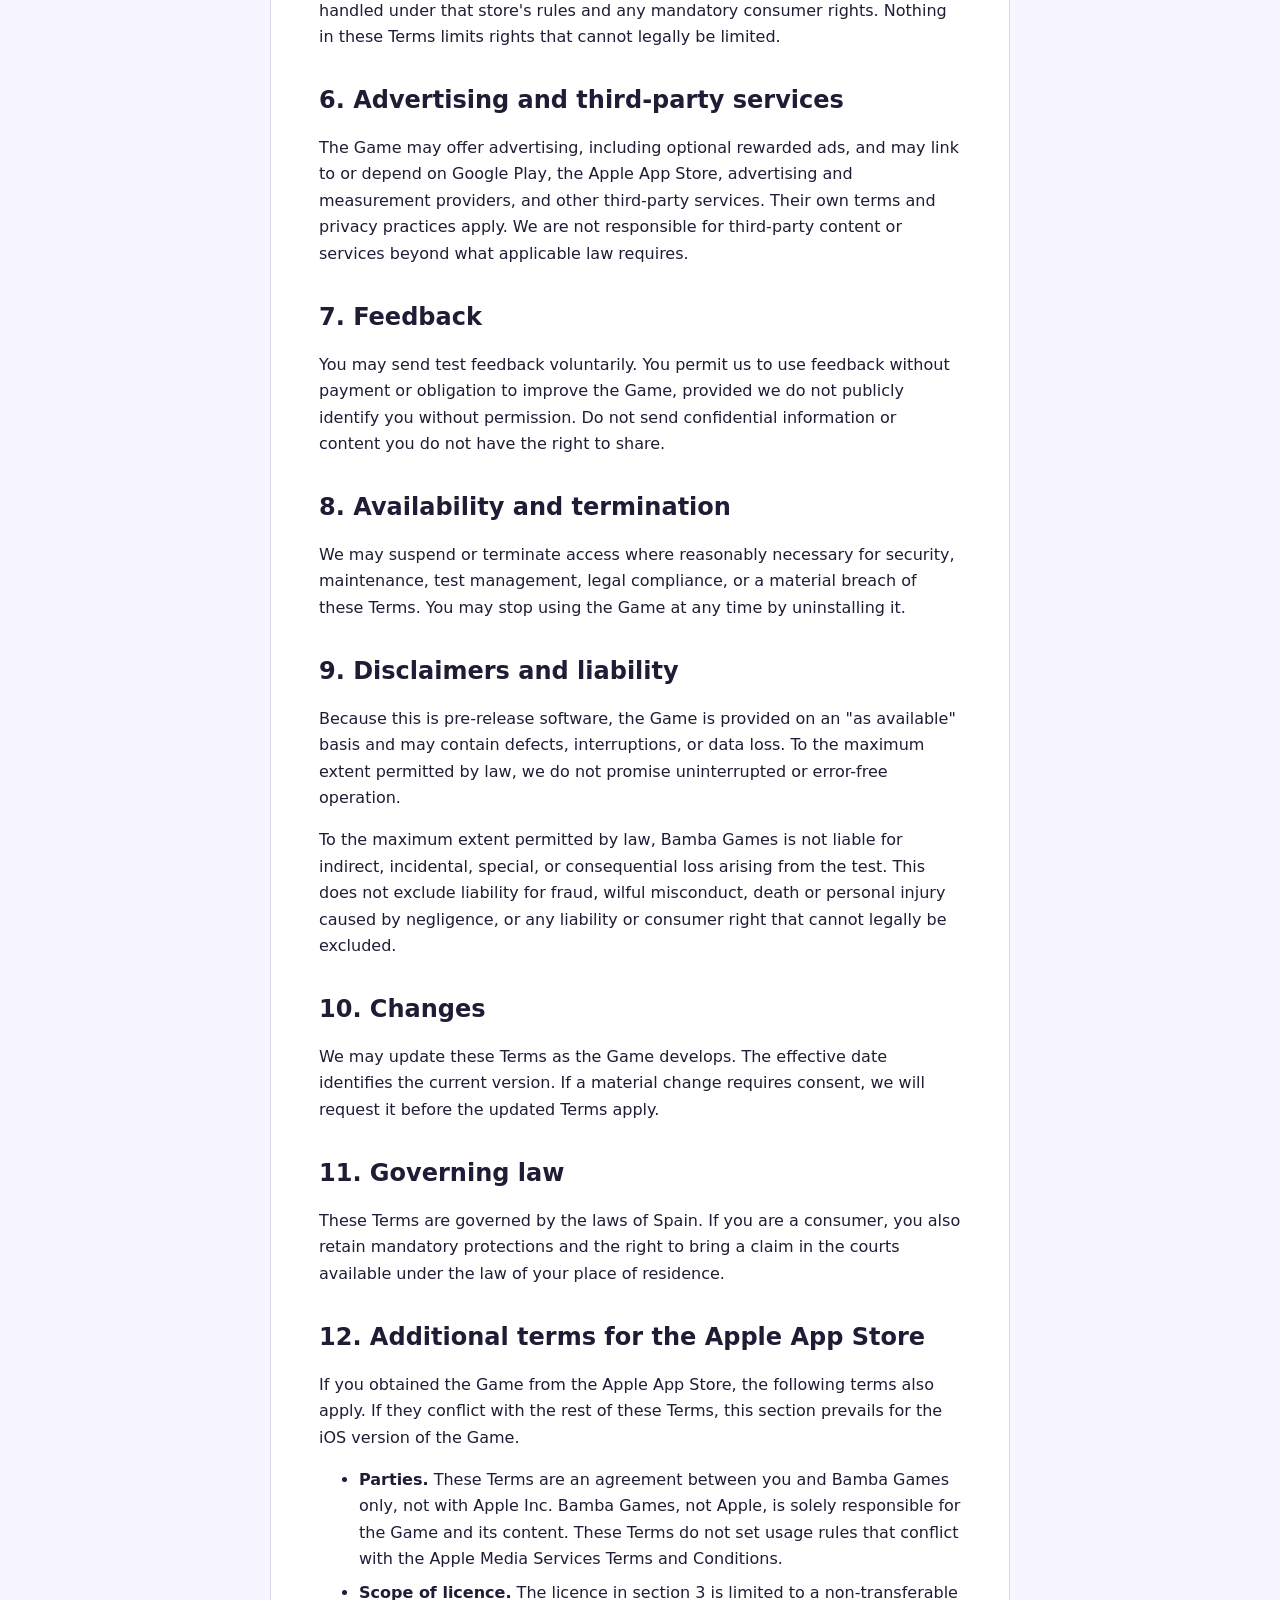
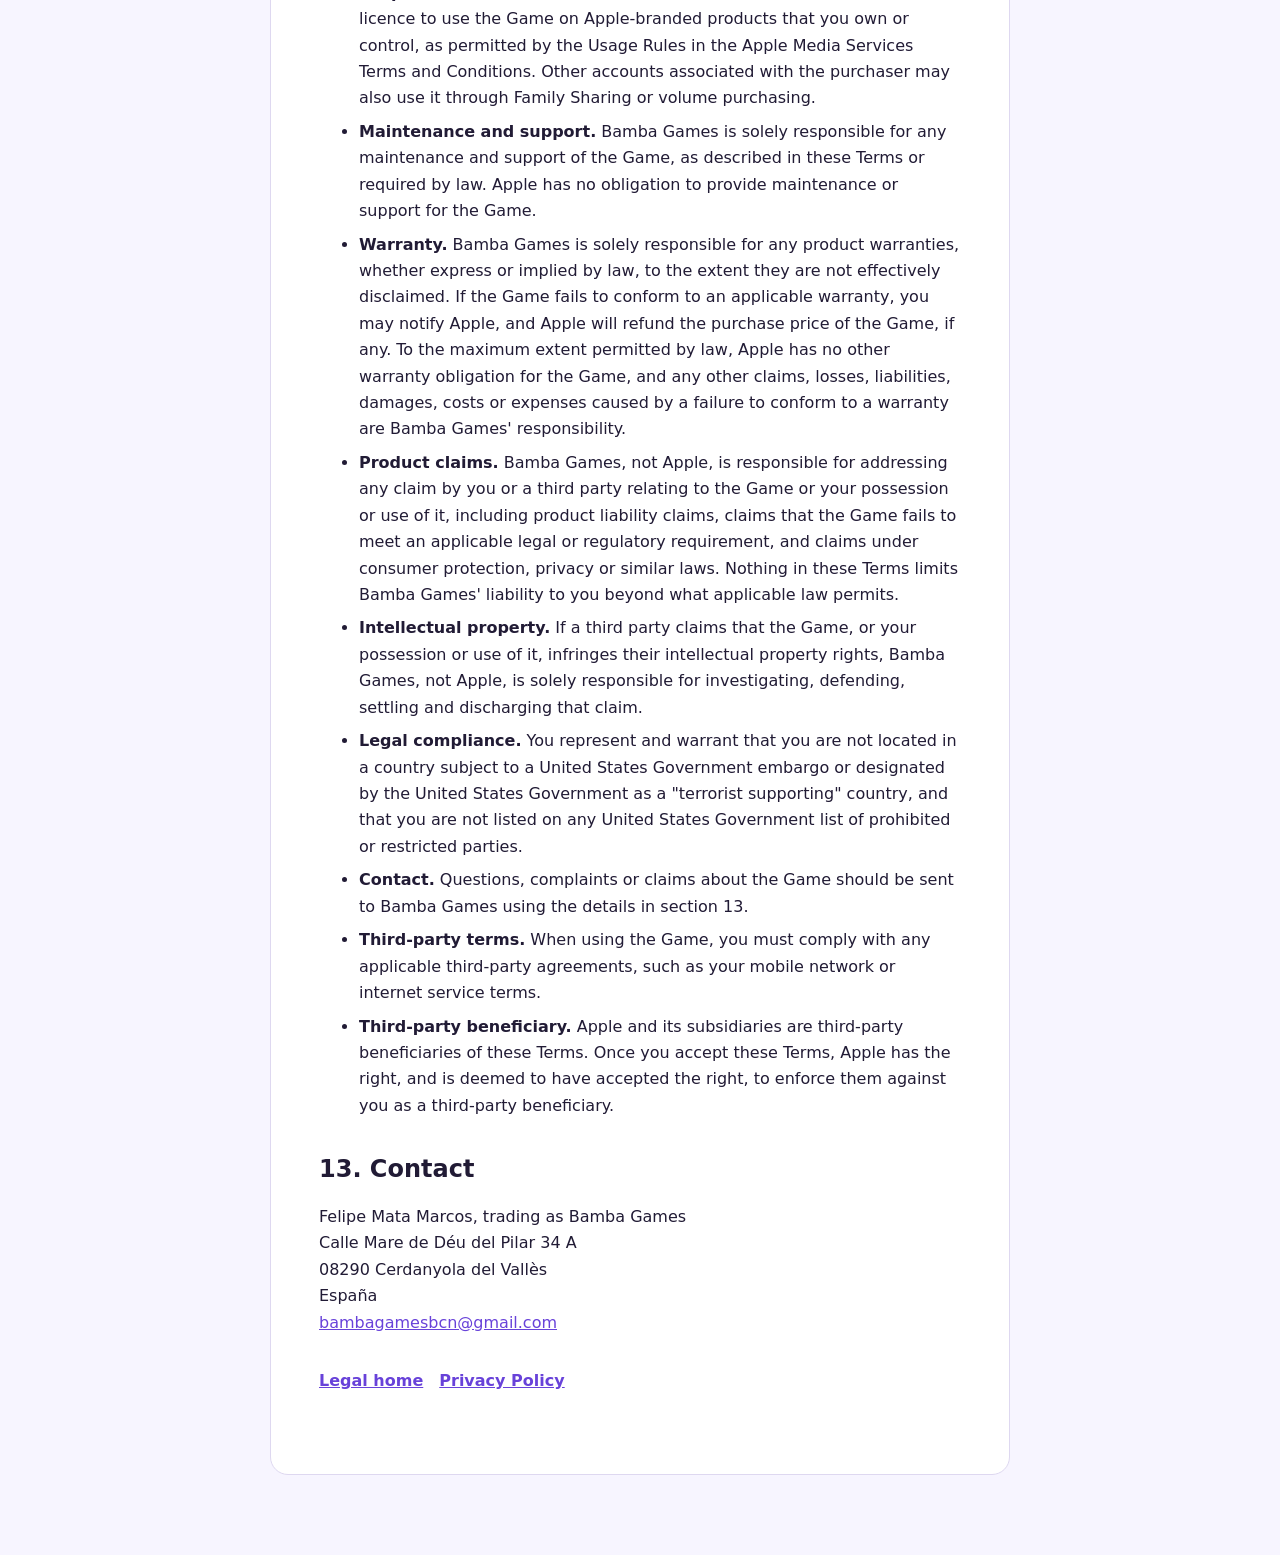
==== commit 33cb15b4: "Set the Privacy Policy and Terms effective date to 17 September 2026 Co-Authored-By: Claude Opus 5 <" ====
--- a/terms/index.html
+++ b/terms/index.html
@@ -12,7 +12,7 @@
     <article>
       <p class="eyebrow">Puzzle Academy</p>
       <h1>Terms of Service</h1>
-      <p class="meta"><strong>Effective:</strong> 13 September 2026</p>
+      <p class="meta"><strong>Effective:</strong> 17 September 2026</p>
 
       <p>These Terms govern your use of the pre-release or test version of Puzzle Academy (the "Game") provided by Felipe Mata Marcos, trading as Bamba Games ("Bamba Games", "we", "us"), located in Spain.</p>
 
